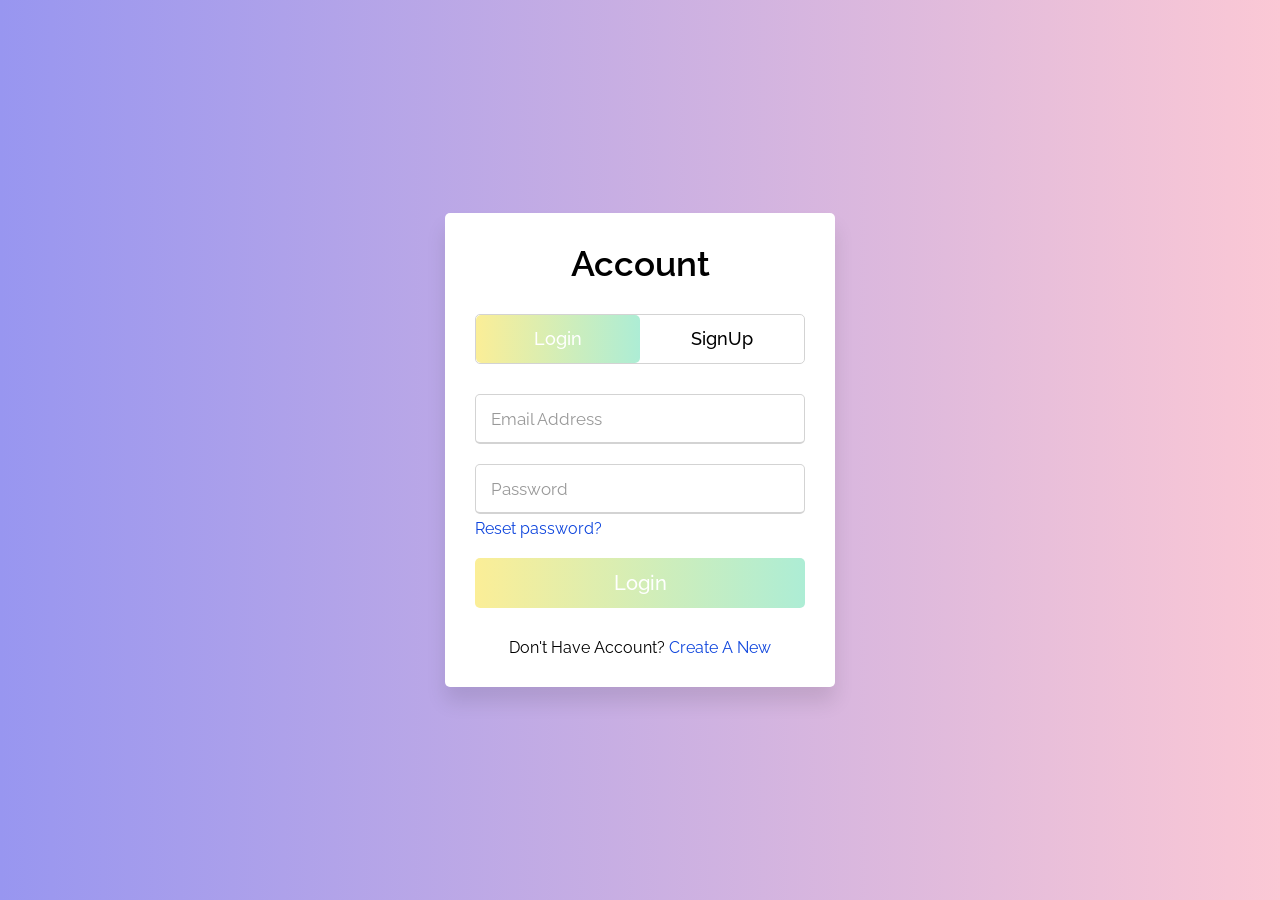
==== login/form.html @ 7349e68f "Add files via upload" ====
<!DOCTYPE html>
<html lang="en" dir="ltr">
  <head>
    <meta charset="utf-8">
    <title>Sign Up | Log In</title>
    <link rel="stylesheet" href="style.css">
    <meta name="viewport" content="width=device-width, initial-scale=1.0">
  </head>
  <body>
    <div class="wrapper">
       <div class="title-text">
          <div class="title login">
             Account 
          </div>
          <div class="title signup">
             Account
          </div>
       </div>
       <div class="form-container">
          <div class="slide-controls">
             <input type="radio" name="slide" id="login" checked>
             <input type="radio" name="slide" id="signup">
             <label for="login" class="slide login">Login</label>
             <label for="signup" class="slide signup">SignUp</label>
             <div class="slider-tab"></div>
          </div>
          <div class="form-inner">
             <form action="#" class="login">
                <div class="field">
                   <input type="text" placeholder="Email Address" required>
                </div>
                <div class="field">
                   <input type="password" placeholder="Password" required>
                </div>
                <div class="pass-link">
                   <a href="#">Reset password?</a>
                </div>
                <div class="field btn">
                   <div class="btn-layer"></div>
                   <input type="submit" value="Login">
                </div>
                <div class="signup-link">
                   Don't Have Account? <a href="">Create A New</a>
                </div>
             </form>
             <form action="#" class="signup">
                <div class="field">
                   <input type="text" placeholder="Email Address" required>
                </div>
                <div class="field">
                   <input type="password" placeholder="Password" required>
                </div>
                <div class="field">
                   <input type="password" placeholder="Confirm Password" required>
                </div>
                <div class="field btn">
                   <div class="btn-layer"></div>
                   <input type="submit" value="SignUp">
                </div>
             </form>
          </div>
       </div>
    </div>
    <script src="style.js"></script>
  </body>
</html>
---- login/style.css ----
@import url('https://fonts.googleapis.com/css2?family=Raleway:wght@300&display=swap');

*{
  margin: 0;
  padding: 0;
  box-sizing: border-box;
  font-family: 'Raleway', sans-serif;
}
html,body{
  display: grid;
  height: 100%;
  width: 100%;
  place-items: center;
  background: -webkit-linear-gradient(left, #9896F0,#FBC8D5);
}
::selection{
  background: #12e8f0;
  color: #fff;
}
.wrapper{
  overflow: hidden;
  max-width: 390px;
  background: #fff;
  padding: 30px;
  border-radius: 5px;
  box-shadow: 0px 15px 20px rgba(0,0,0,0.1);
}
.wrapper .title-text{
  display: flex;
  width: 200%;
}
.wrapper .title{
  width: 50%;
  font-size: 35px;
  font-weight: 600;
  text-align: center;
  transition: all 0.6s cubic-bezier(0.68,-0.55,0.265,1.55);
}
.wrapper .slide-controls{
  position: relative;
  display: flex;
  height: 50px;
  width: 100%;
  overflow: hidden;
  margin: 30px 0 10px 0;
  justify-content: space-between;
  border: 1px solid lightgrey;
  border-radius: 5px;
}
.slide-controls .slide{
  height: 100%;
  width: 100%;
  color: #fff;
  font-size: 18px;
  font-weight: 500;
  text-align: center;
  line-height: 48px;
  cursor: pointer;
  z-index: 1;
  transition: all 0.6s ease;
}
.slide-controls label.signup{
  color: #000;
}
.slide-controls .slider-tab{
  position: absolute;
  height: 100%;
  width: 50%;
  left: 0;
  z-index: 0;
  border-radius: 5px;
  background: -webkit-linear-gradient(left, #FBEE97, #ADEDD5);
  transition: all 0.6s cubic-bezier(0.68,-0.55,0.265,1.55);
}
input[type="radio"]{
  display: none;
}
#signup:checked ~ .slider-tab{
  left: 50%;
}
#signup:checked ~ label.signup{
  color: #fff;
  cursor: default;
  user-select: none;
}
#signup:checked ~ label.login{
  color: #000;
}
#login:checked ~ label.signup{
  color: #000;
}
#login:checked ~ label.login{
  cursor: default;
  user-select: none;
}
.wrapper .form-container{
  width: 100%;
  overflow: hidden;
}
.form-container .form-inner{
  display: flex;
  width: 200%;
}
.form-container .form-inner form{
  width: 50%;
  transition: all 0.6s cubic-bezier(0.68,-0.55,0.265,1.55);
}
.form-inner form .field{
  height: 50px;
  width: 100%;
  margin-top: 20px;
}
.form-inner form .field input{
  height: 100%;
  width: 100%;
  outline: none;
  padding-left: 15px;
  border-radius: 5px;
  border: 1px solid lightgrey;
  border-bottom-width: 2px;
  font-size: 17px;
  transition: all 0.3s ease;
}
.form-inner form .field input:focus{
  border-color: #12e8f0;
}
.form-inner form .field input::placeholder{
  color: #999;
  transition: all 0.3s ease;
}
form .field input:focus::placeholder{
  color: #b3b3b3;
}
.form-inner form .pass-link{
  margin-top: 5px;
}
.form-inner form .signup-link{
  text-align: center;
  margin-top: 30px;
}
.form-inner form .pass-link a,
.form-inner form .signup-link a{
  color: #0e45dd;
  text-decoration: none;
}
.form-inner form .pass-link a:hover,
.form-inner form .signup-link a:hover{
  text-decoration: underline;
}
form .btn{
  height: 50px;
  width: 100%;
  border-radius: 5px;
  position: relative;
  overflow: hidden;
}
form .btn .btn-layer{
  height: 100%;
  width: 300%;
  position: absolute;
  left: -100%;
  background: -webkit-linear-gradient(right, #FBEE97, #ADEDD5, #FBEE97, #ADEDD5);
  border-radius: 5px;
  transition: all 0.4s ease;;
}
form .btn:hover .btn-layer{
  left: 0;
}
form .btn input[type="submit"]{
  height: 100%;
  width: 100%;
  z-index: 2;
  position: relative;
  background: none;
  border: none;
  color: #fff;
  padding-left: 0;
  border-radius: 10px;
  font-size: 20px;
  font-weight: 500;
  cursor: pointer;
}
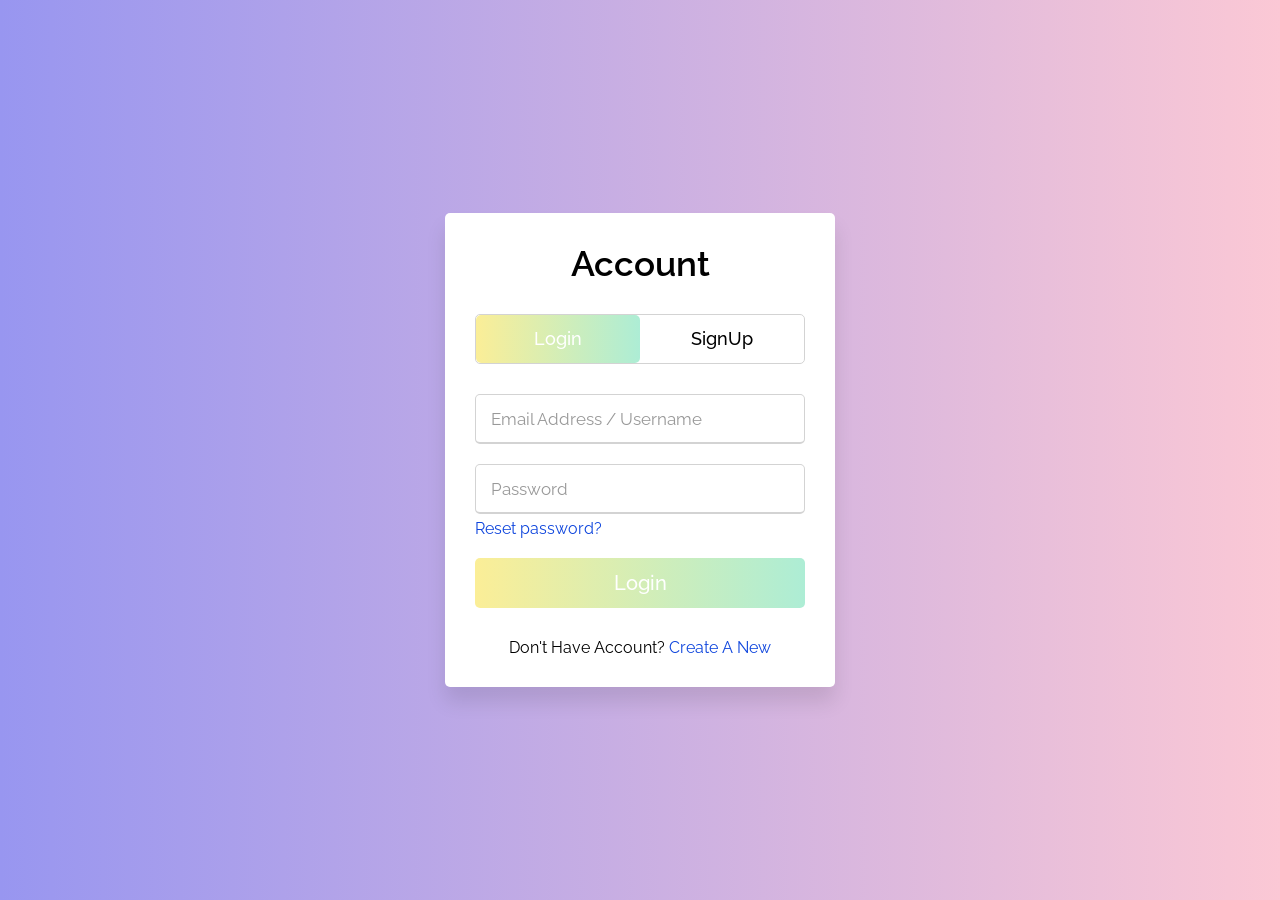
==== commit 45d037c3: "Update form.html" ====
--- a/login/form.html
+++ b/login/form.html
@@ -25,12 +25,12 @@
              <div class="slider-tab"></div>
           </div>
           <div class="form-inner">
-             <form action="#" class="login">
+             <form action="#" class="login" id="loginForm"> 
                 <div class="field">
-                   <input type="text" placeholder="Email Address" required>
+                   <input type="text" id="username" placeholder="Email Address / Username" required>
                 </div>
                 <div class="field">
-                   <input type="password" placeholder="Password" required>
+                   <input type="password" id="password" placeholder="Password" required>
                 </div>
                 <div class="pass-link">
                    <a href="#">Reset password?</a>
@@ -62,5 +62,6 @@
        </div>
     </div>
     <script src="style.js"></script>
+    <script src="js/login.js"></script>
   </body>
-</html>+</html>
--- a/login/style.css
+++ b/login/style.css
@@ -179,4 +179,25 @@
   font-size: 20px;
   font-weight: 500;
   cursor: pointer;
-}+}
+}
+.alert{
+  background: #e44e4e;
+  color: white;
+  padding: 10px;
+  text-align: center;
+  border:1px solid #b32929;
+}
+#message{
+  background: #ff4e4e;
+  color: white;
+  text-align: center;
+  margin-top: 20px;
+}
+#alter.Box{
+  position: fixed;
+  top: 20px;
+  left: 20%;
+  transform: translateX(-50%);
+  z-index: 999;
+}
